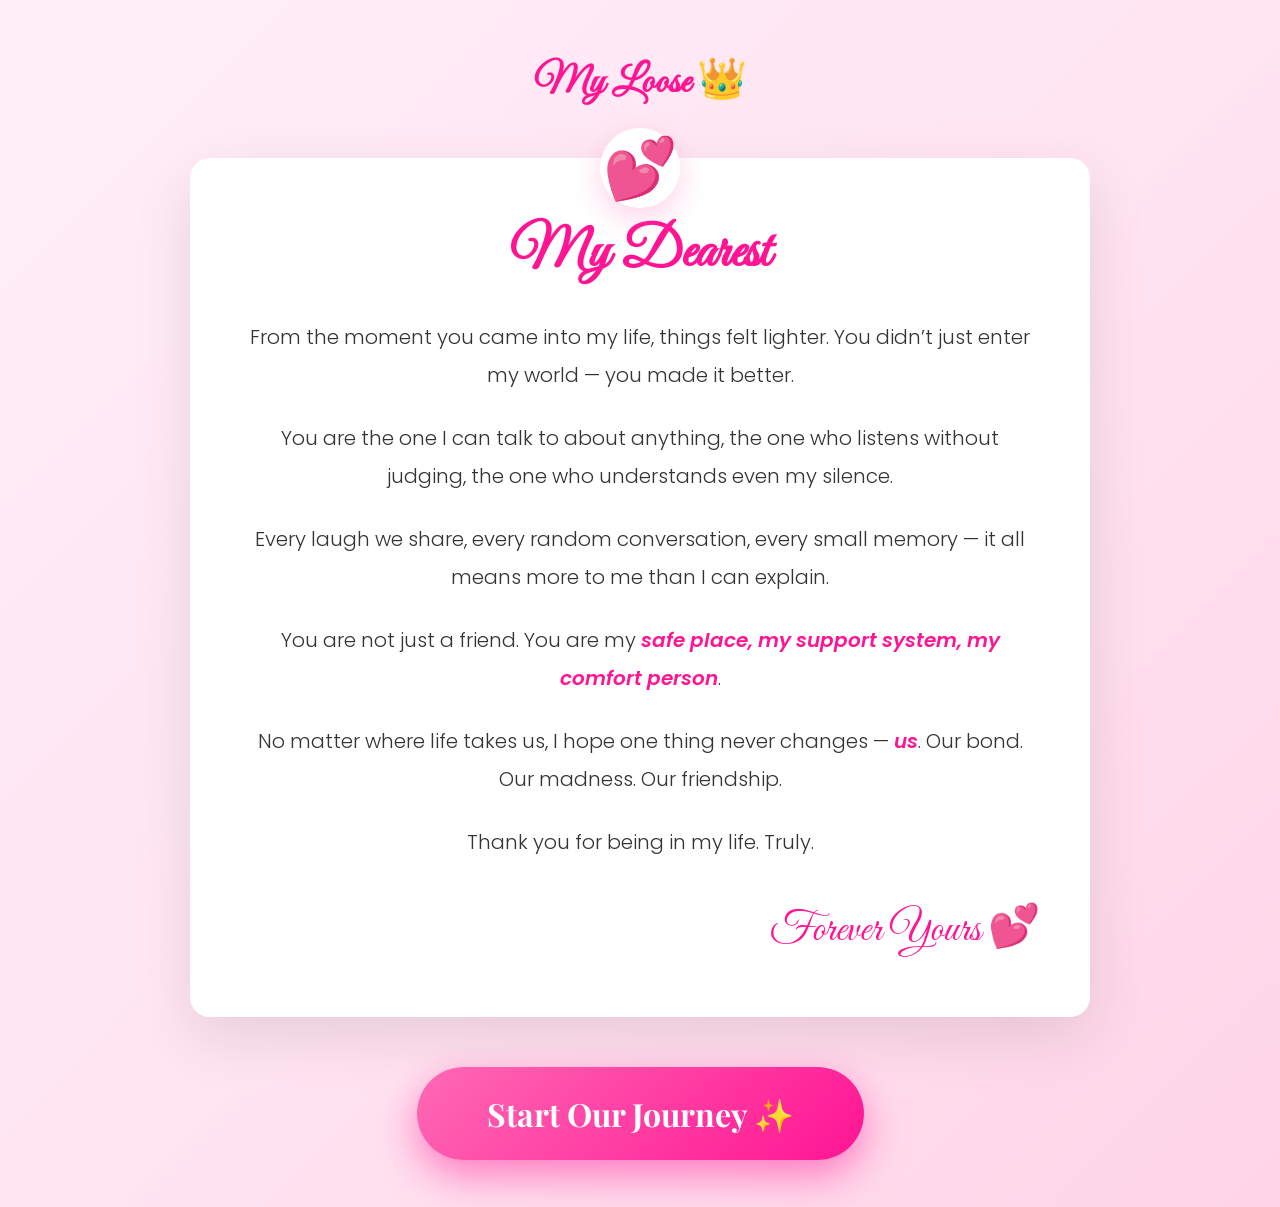
==== index.html @ 931bfa04 "first upload" ====
<!DOCTYPE html>
<html lang="en">
<head>
    <meta charset="UTF-8">
    <meta name="viewport" content="width=device-width, initial-scale=1.0">
    <title>For You ❤️</title>
    <link rel="preconnect" href="https://fonts.googleapis.com">
    <link rel="preconnect" href="https://fonts.gstatic.com" crossorigin>
    <link href="https://fonts.googleapis.com/css2?family=Great+Vibes&family=Playfair+Display:ital,wght@0,400;0,700;1,400&family=Poppins:wght@300;400;600&display=swap" rel="stylesheet">
    <style>
        * {
            margin: 0;
            padding: 0;
            box-sizing: border-box;
        }

        body {
            font-family: 'Poppins', sans-serif;
            background: linear-gradient(135deg, #ffeef8 0%, #ffe5f1 50%, #ffd4e8 100%);
            min-height: 100vh;
            padding: 40px 20px;
            overflow-x: hidden;
        }

        .container {
            max-width: 900px;
            margin: 0 auto;
            animation: fadeIn 1s ease-out;
        }

        @keyframes fadeIn {
            from { opacity: 0; }
            to { opacity: 1; }
        }

        /* Image Section */
        .image-section {
            text-align: center;
            margin-bottom: 50px;
            animation: slideDown 1s ease-out;
        }

        @keyframes slideDown {
            from {
                opacity: 0;
                transform: translateY(-50px);
            }
            to {
                opacity: 1;
                transform: translateY(0);
            }
        }

        .vertical-image {
            width: 100%;
            max-width: 400px;
            height: 550px;
            border-radius: 20px;
            object-fit: cover;
            box-shadow: 0 20px 60px rgba(255, 105, 180, 0.4);
            border: 5px solid white;
            animation: float 3s ease-in-out infinite;
        }

        @keyframes float {
            0%, 100% {
                transform: translateY(0px);
            }
            50% {
                transform: translateY(-15px);
            }
        }

        .image-placeholder {
            width: 100%;
            max-width: 400px;
            height: 550px;
            background: linear-gradient(135deg, #ff69b4 0%, #ff1493 100%);
            border-radius: 20px;
            display: flex;
            align-items: center;
            justify-content: center;
            flex-direction: column;
            box-shadow: 0 20px 60px rgba(255, 105, 180, 0.4);
            border: 5px solid white;
            margin: 0 auto;
            color: white;
            font-size: 80px;
            animation: float 3s ease-in-out infinite;
        }

        .placeholder-text {
            font-size: 20px;
            margin-top: 20px;
            font-weight: 300;
        }

        /* Love Letter Section */
        .letter-section {
            background: white;
            padding: 60px 50px;
            border-radius: 20px;
            box-shadow: 0 20px 60px rgba(0, 0, 0, 0.1);
            margin-bottom: 50px;
            position: relative;
            animation: slideUp 1s ease-out 0.3s backwards;
        }

        @keyframes slideUp {
            from {
                opacity: 0;
                transform: translateY(50px);
            }
            to {
                opacity: 1;
                transform: translateY(0);
            }
        }

        .letter-section::before {
            content: '💕';
            position: absolute;
            top: -30px;
            left: 50%;
            transform: translateX(-50%);
            font-size: 60px;
            background: white;
            width: 80px;
            height: 80px;
            border-radius: 50%;
            display: flex;
            align-items: center;
            justify-content: center;
            box-shadow: 0 10px 30px rgba(255, 105, 180, 0.3);
        }

        .letter-title {
            font-family: 'Great Vibes', cursive;
            font-size: 56px;
            color: #ff1493;
            text-align: center;
            margin-bottom: 30px;
        }

        .letter-content {
            font-size: 20px;
            line-height: 1.9;
            color: #333;
            text-align: center;
            font-weight: 300;
        }

        .letter-content p {
            margin-bottom: 25px;
        }

        .highlight {
            color: #ff1493;
            font-weight: 600;
            font-style: italic;
        }

        .signature {
            text-align: right;
            font-family: 'Great Vibes', cursive;
            font-size: 42px;
            color: #ff1493;
            margin-top: 40px;
        }

        /* Button Section */
        .button-section {
            text-align: center;
            animation: fadeIn 1s ease-out 0.6s backwards;
        }

        .journey-button {
            display: inline-block;
            padding: 25px 70px;
            font-family: 'Playfair Display', serif;
            font-size: 32px;
            font-weight: 700;
            color: white;
            background: linear-gradient(135deg, #ff69b4 0%, #ff1493 100%);
            border: none;
            border-radius: 60px;
            cursor: pointer;
            text-decoration: none;
            box-shadow: 0 15px 40px rgba(255, 20, 147, 0.5);
            transition: all 0.4s cubic-bezier(0.68, -0.55, 0.265, 1.55);
            position: relative;
            overflow: hidden;
        }

        .journey-button::before {
            content: '';
            position: absolute;
            top: 50%;
            left: 50%;
            width: 0;
            height: 0;
            border-radius: 50%;
            background: rgba(255, 255, 255, 0.3);
            transform: translate(-50%, -50%);
            transition: width 0.6s, height 0.6s;
        }

        .journey-button:hover::before {
            width: 400px;
            height: 400px;
        }

        .journey-button:hover {
            transform: scale(1.08) translateY(-8px);
            box-shadow: 0 20px 50px rgba(255, 20, 147, 0.7);
        }

        .journey-button:active {
            transform: scale(0.95);
        }

        .journey-button span {
            position: relative;
            z-index: 1;
        }

        /* Floating hearts */
        .hearts-bg {
            position: fixed;
            top: 0;
            left: 0;
            width: 100%;
            height: 100%;
            pointer-events: none;
            z-index: -1;
        }

        .floating-heart {
            position: absolute;
            font-size: 30px;
            opacity: 0;
            animation: floatHeart 12s infinite ease-in-out;
        }

        @keyframes floatHeart {
            0% {
                transform: translateY(100vh) rotate(0deg);
                opacity: 0;
            }
            10% {
                opacity: 0.6;
            }
            90% {
                opacity: 0.6;
            }
            100% {
                transform: translateY(-100px) rotate(360deg);
                opacity: 0;
            }
        }

        .floating-heart:nth-child(1) { left: 10%; animation-delay: 0s; }
        .floating-heart:nth-child(2) { left: 20%; animation-delay: 2s; }
        .floating-heart:nth-child(3) { left: 30%; animation-delay: 4s; }
        .floating-heart:nth-child(4) { left: 40%; animation-delay: 1s; }
        .floating-heart:nth-child(5) { left: 50%; animation-delay: 3s; }
        .floating-heart:nth-child(6) { left: 60%; animation-delay: 5s; }
        .floating-heart:nth-child(7) { left: 70%; animation-delay: 2.5s; }
        .floating-heart:nth-child(8) { left: 80%; animation-delay: 4.5s; }
        .floating-heart:nth-child(9) { left: 90%; animation-delay: 1.5s; }

        /* Responsive */
        @media (max-width: 768px) {
            .vertical-image,
            .image-placeholder {
                max-width: 300px;
                height: 400px;
            }

            .letter-section {
                padding: 40px 30px;
            }

            .letter-title {
                font-size: 42px;
            }

            .letter-content {
                font-size: 18px;
            }

            .signature {
                font-size: 32px;
            }

            .journey-button {
                padding: 20px 50px;
                font-size: 26px;
            }
        }
    </style>
</head>
<body>
    <!-- Floating hearts background -->
    <div class="hearts-bg">
        <div class="floating-heart">❤️</div>
        <div class="floating-heart">💕</div>
        <div class="floating-heart">💖</div>
        <div class="floating-heart">💗</div>
        <div class="floating-heart">💝</div>
        <div class="floating-heart">❤️</div>
        <div class="floating-heart">💕</div>
        <div class="floating-heart">💖</div>
        <div class="floating-heart">💗</div>
    </div>

    <div class="container">
        <!-- Image Section -->
        <div class="image-section">
          <div class="image-section">
    
    <h2 style="margin-top:15px; color:#ff1493; font-family:'Great Vibes', cursive; font-size:40px;">
        My Loose 👑
    </h2>
</div>
            <!-- To add your image, replace the div above with:
            <img src="hema-photo.jpg" alt="Hema" class="vertical-image">
            -->
        </div>

        <!-- Love Letter Section -->
        <div class="letter-section">
            <h1 class="letter-title">My Dearest </h1>
            
            <div class="letter-content">
                <p>From the moment you came into my life, things felt lighter. You didn’t just enter my world — you made it better.</p>
                
                <p>You are the one I can talk to about anything, the one who listens without judging, the one who understands even my silence.</p>
                
                <p>Every laugh we share, every random conversation, every small memory — it all means more to me than I can explain.</p>
                
                <p>You are not just a friend. You are my <span class="highlight">safe place, my support system, my comfort person</span>.</p>
                
                <p>No matter where life takes us, I hope one thing never changes — <span class="highlight">us</span>. Our bond. Our madness. Our friendship.</p>
                
                <p>Thank you for being in my life. Truly.</p>
            </div>


            <div class="signature">Forever Yours 💕</div>
        </div>

        <!-- Button Section -->
        <div class="button-section">
            <a href="./second.html" class="journey-button">
                <span>Start Our Journey ✨</span>
            </a>
        </div>
    </div>
</body>
</html>
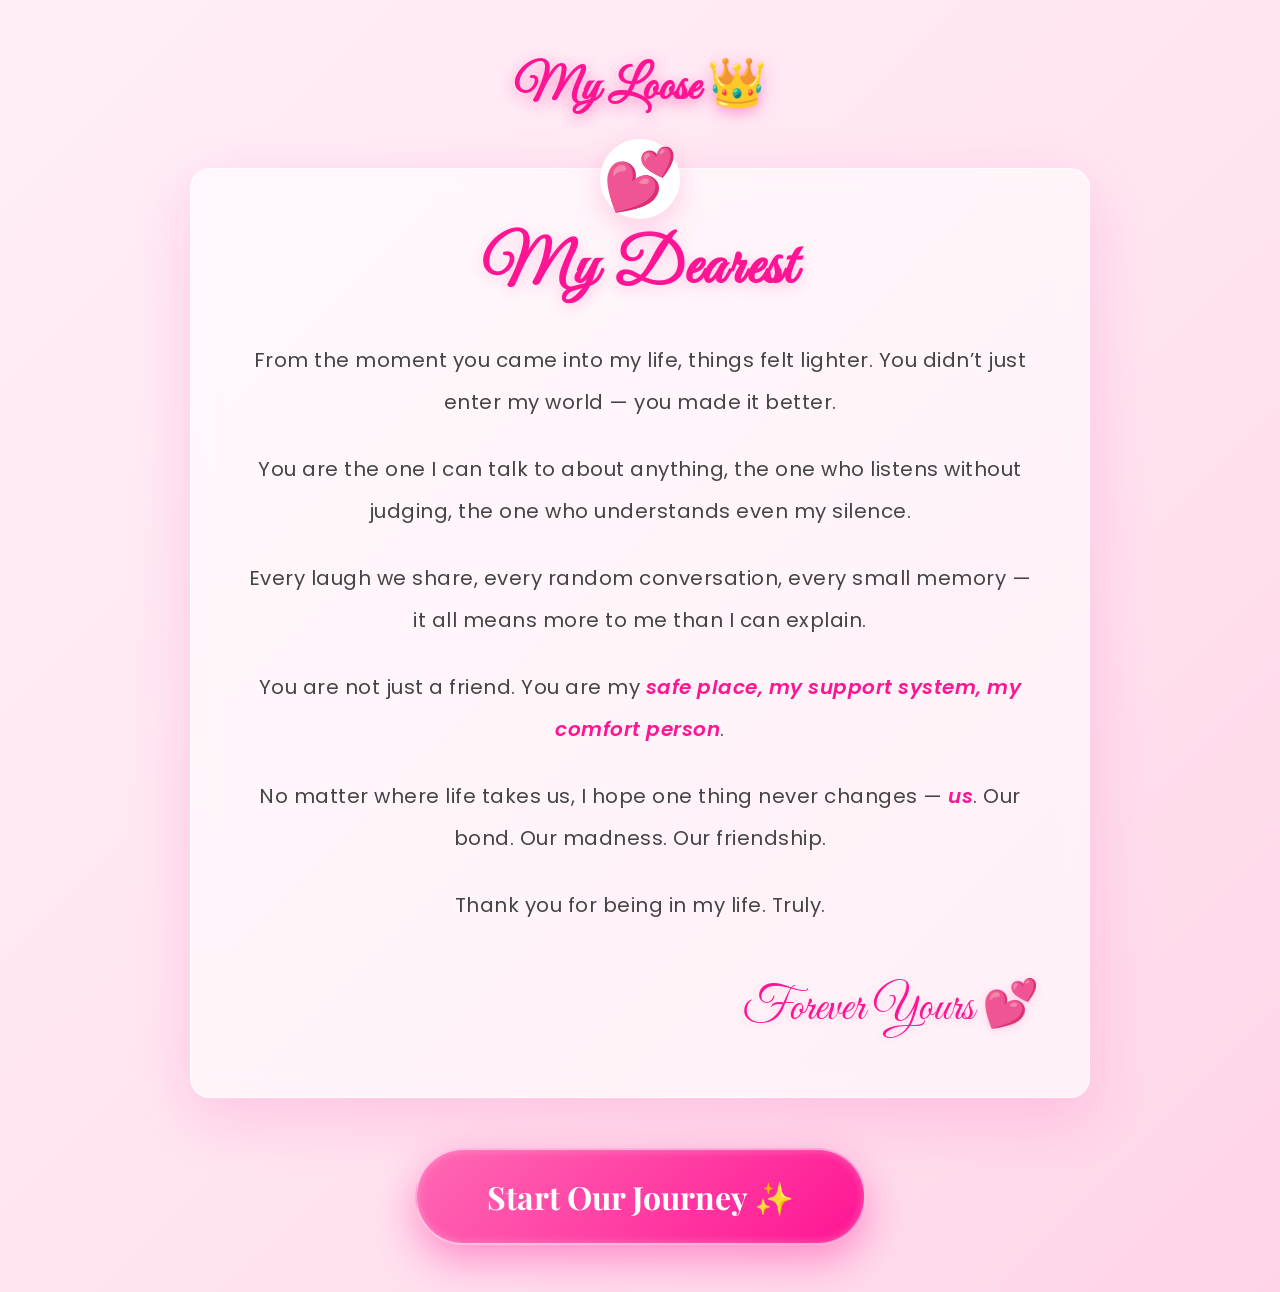
==== commit 4fabd89e: "update UI/UX" ====
--- a/index.html
+++ b/index.html
@@ -7,329 +7,33 @@
     <link rel="preconnect" href="https://fonts.googleapis.com">
     <link rel="preconnect" href="https://fonts.gstatic.com" crossorigin>
     <link href="https://fonts.googleapis.com/css2?family=Great+Vibes&family=Playfair+Display:ital,wght@0,400;0,700;1,400&family=Poppins:wght@300;400;600&display=swap" rel="stylesheet">
-    <style>
-        * {
-            margin: 0;
-            padding: 0;
-            box-sizing: border-box;
-        }
-
-        body {
-            font-family: 'Poppins', sans-serif;
-            background: linear-gradient(135deg, #ffeef8 0%, #ffe5f1 50%, #ffd4e8 100%);
-            min-height: 100vh;
-            padding: 40px 20px;
-            overflow-x: hidden;
-        }
-
-        .container {
-            max-width: 900px;
-            margin: 0 auto;
-            animation: fadeIn 1s ease-out;
-        }
-
-        @keyframes fadeIn {
-            from { opacity: 0; }
-            to { opacity: 1; }
-        }
-
-        /* Image Section */
-        .image-section {
-            text-align: center;
-            margin-bottom: 50px;
-            animation: slideDown 1s ease-out;
-        }
-
-        @keyframes slideDown {
-            from {
-                opacity: 0;
-                transform: translateY(-50px);
-            }
-            to {
-                opacity: 1;
-                transform: translateY(0);
-            }
-        }
-
-        .vertical-image {
-            width: 100%;
-            max-width: 400px;
-            height: 550px;
-            border-radius: 20px;
-            object-fit: cover;
-            box-shadow: 0 20px 60px rgba(255, 105, 180, 0.4);
-            border: 5px solid white;
-            animation: float 3s ease-in-out infinite;
-        }
-
-        @keyframes float {
-            0%, 100% {
-                transform: translateY(0px);
-            }
-            50% {
-                transform: translateY(-15px);
-            }
-        }
-
-        .image-placeholder {
-            width: 100%;
-            max-width: 400px;
-            height: 550px;
-            background: linear-gradient(135deg, #ff69b4 0%, #ff1493 100%);
-            border-radius: 20px;
-            display: flex;
-            align-items: center;
-            justify-content: center;
-            flex-direction: column;
-            box-shadow: 0 20px 60px rgba(255, 105, 180, 0.4);
-            border: 5px solid white;
-            margin: 0 auto;
-            color: white;
-            font-size: 80px;
-            animation: float 3s ease-in-out infinite;
-        }
-
-        .placeholder-text {
-            font-size: 20px;
-            margin-top: 20px;
-            font-weight: 300;
-        }
-
-        /* Love Letter Section */
-        .letter-section {
-            background: white;
-            padding: 60px 50px;
-            border-radius: 20px;
-            box-shadow: 0 20px 60px rgba(0, 0, 0, 0.1);
-            margin-bottom: 50px;
-            position: relative;
-            animation: slideUp 1s ease-out 0.3s backwards;
-        }
-
-        @keyframes slideUp {
-            from {
-                opacity: 0;
-                transform: translateY(50px);
-            }
-            to {
-                opacity: 1;
-                transform: translateY(0);
-            }
-        }
-
-        .letter-section::before {
-            content: '💕';
-            position: absolute;
-            top: -30px;
-            left: 50%;
-            transform: translateX(-50%);
-            font-size: 60px;
-            background: white;
-            width: 80px;
-            height: 80px;
-            border-radius: 50%;
-            display: flex;
-            align-items: center;
-            justify-content: center;
-            box-shadow: 0 10px 30px rgba(255, 105, 180, 0.3);
-        }
-
-        .letter-title {
-            font-family: 'Great Vibes', cursive;
-            font-size: 56px;
-            color: #ff1493;
-            text-align: center;
-            margin-bottom: 30px;
-        }
-
-        .letter-content {
-            font-size: 20px;
-            line-height: 1.9;
-            color: #333;
-            text-align: center;
-            font-weight: 300;
-        }
-
-        .letter-content p {
-            margin-bottom: 25px;
-        }
-
-        .highlight {
-            color: #ff1493;
-            font-weight: 600;
-            font-style: italic;
-        }
-
-        .signature {
-            text-align: right;
-            font-family: 'Great Vibes', cursive;
-            font-size: 42px;
-            color: #ff1493;
-            margin-top: 40px;
-        }
-
-        /* Button Section */
-        .button-section {
-            text-align: center;
-            animation: fadeIn 1s ease-out 0.6s backwards;
-        }
-
-        .journey-button {
-            display: inline-block;
-            padding: 25px 70px;
-            font-family: 'Playfair Display', serif;
-            font-size: 32px;
-            font-weight: 700;
-            color: white;
-            background: linear-gradient(135deg, #ff69b4 0%, #ff1493 100%);
-            border: none;
-            border-radius: 60px;
-            cursor: pointer;
-            text-decoration: none;
-            box-shadow: 0 15px 40px rgba(255, 20, 147, 0.5);
-            transition: all 0.4s cubic-bezier(0.68, -0.55, 0.265, 1.55);
-            position: relative;
-            overflow: hidden;
-        }
-
-        .journey-button::before {
-            content: '';
-            position: absolute;
-            top: 50%;
-            left: 50%;
-            width: 0;
-            height: 0;
-            border-radius: 50%;
-            background: rgba(255, 255, 255, 0.3);
-            transform: translate(-50%, -50%);
-            transition: width 0.6s, height 0.6s;
-        }
-
-        .journey-button:hover::before {
-            width: 400px;
-            height: 400px;
-        }
-
-        .journey-button:hover {
-            transform: scale(1.08) translateY(-8px);
-            box-shadow: 0 20px 50px rgba(255, 20, 147, 0.7);
-        }
-
-        .journey-button:active {
-            transform: scale(0.95);
-        }
-
-        .journey-button span {
-            position: relative;
-            z-index: 1;
-        }
-
-        /* Floating hearts */
-        .hearts-bg {
-            position: fixed;
-            top: 0;
-            left: 0;
-            width: 100%;
-            height: 100%;
-            pointer-events: none;
-            z-index: -1;
-        }
-
-        .floating-heart {
-            position: absolute;
-            font-size: 30px;
-            opacity: 0;
-            animation: floatHeart 12s infinite ease-in-out;
-        }
-
-        @keyframes floatHeart {
-            0% {
-                transform: translateY(100vh) rotate(0deg);
-                opacity: 0;
-            }
-            10% {
-                opacity: 0.6;
-            }
-            90% {
-                opacity: 0.6;
-            }
-            100% {
-                transform: translateY(-100px) rotate(360deg);
-                opacity: 0;
-            }
-        }
-
-        .floating-heart:nth-child(1) { left: 10%; animation-delay: 0s; }
-        .floating-heart:nth-child(2) { left: 20%; animation-delay: 2s; }
-        .floating-heart:nth-child(3) { left: 30%; animation-delay: 4s; }
-        .floating-heart:nth-child(4) { left: 40%; animation-delay: 1s; }
-        .floating-heart:nth-child(5) { left: 50%; animation-delay: 3s; }
-        .floating-heart:nth-child(6) { left: 60%; animation-delay: 5s; }
-        .floating-heart:nth-child(7) { left: 70%; animation-delay: 2.5s; }
-        .floating-heart:nth-child(8) { left: 80%; animation-delay: 4.5s; }
-        .floating-heart:nth-child(9) { left: 90%; animation-delay: 1.5s; }
-
-        /* Responsive */
-        @media (max-width: 768px) {
-            .vertical-image,
-            .image-placeholder {
-                max-width: 300px;
-                height: 400px;
-            }
-
-            .letter-section {
-                padding: 40px 30px;
-            }
-
-            .letter-title {
-                font-size: 42px;
-            }
-
-            .letter-content {
-                font-size: 18px;
-            }
-
-            .signature {
-                font-size: 32px;
-            }
-
-            .journey-button {
-                padding: 20px 50px;
-                font-size: 26px;
-            }
-        }
-    </style>
+    <link rel="stylesheet" href="./css/style.css">
+    <script src="./js/main.js" defer></script>
 </head>
-<body>
-    <!-- Floating hearts background -->
-    <div class="hearts-bg">
-        <div class="floating-heart">❤️</div>
-        <div class="floating-heart">💕</div>
-        <div class="floating-heart">💖</div>
-        <div class="floating-heart">💗</div>
-        <div class="floating-heart">💝</div>
-        <div class="floating-heart">❤️</div>
-        <div class="floating-heart">💕</div>
-        <div class="floating-heart">💖</div>
-        <div class="floating-heart">💗</div>
+<body class="page-home">
+    <div id="global-loader">
+        <div class="loader-heart">💓</div>
     </div>
 
-    <div class="container">
+    <!-- Floating hearts background injected via JS main.js -->
+    <div class="hearts-bg"></div>
+
+    <main class="container fade-up">
         <!-- Image Section -->
-        <div class="image-section">
-          <div class="image-section">
+        <section class="image-section">
+          <div class="image-section" style="animation: float 4s ease-in-out infinite;">
     
-    <h2 style="margin-top:15px; color:#ff1493; font-family:'Great Vibes', cursive; font-size:40px;">
+    <h2 style="margin-top:15px; color:#ff1493; font-family:'Great Vibes', cursive; font-size:48px; text-shadow: 0 4px 15px rgba(255, 20, 147, 0.4);">
         My Loose 👑
     </h2>
 </div>
             <!-- To add your image, replace the div above with:
             <img src="hema-photo.jpg" alt="Hema" class="vertical-image">
             -->
-        </div>
+        </section>
 
         <!-- Love Letter Section -->
-        <div class="letter-section">
+        <section class="letter-section fade-up">
             <h1 class="letter-title">My Dearest </h1>
             
             <div class="letter-content">
@@ -348,14 +52,14 @@
 
 
             <div class="signature">Forever Yours 💕</div>
-        </div>
+        </section>
 
         <!-- Button Section -->
-        <div class="button-section">
+        <section class="button-section fade-up">
             <a href="./second.html" class="journey-button">
                 <span>Start Our Journey ✨</span>
             </a>
-        </div>
-    </div>
+        </section>
+    </main>
 </body>
 </html>
--- a/css/style.css
+++ b/css/style.css
@@ -0,0 +1,461 @@
+/* =========================================================================
+   GLOBAL VARIABLES & RESETS
+   ========================================================================= */
+:root {
+    --font-heading: 'Great Vibes', cursive;
+    --font-accent: 'Playfair Display', serif;
+    --font-body: 'Poppins', sans-serif;
+
+    --color-primary: #ff1493;
+    --color-primary-light: #ff69b4;
+    --color-text-dark: #333;
+    --color-text-medium: #444;
+    --color-text-light: #555;
+
+    --bg-gradient-pink: linear-gradient(135deg, #ffeef8 0%, #ffe5f1 50%, #ffd4e8 100%);
+    --bg-gradient-blue: linear-gradient(135deg, #dbeafe, #eff6ff);
+}
+
+* {
+    margin: 0;
+    padding: 0;
+    box-sizing: border-box;
+}
+
+body {
+    font-family: var(--font-body);
+    min-height: 100vh;
+    overflow-x: hidden;
+}
+
+body.page-home,
+body.page-timeline,
+body.page-memories {
+    background: var(--bg-gradient-pink);
+    padding: 40px 20px;
+}
+
+body.page-promise {
+    background: var(--bg-gradient-blue);
+    display: flex;
+    justify-content: center;
+    align-items: center;
+    flex-direction: column;
+    text-align: center;
+    padding: 20px;
+}
+
+/* =========================================================================
+   GLOBAL LOADER (For All Pages)
+   ========================================================================= */
+#global-loader {
+    position: fixed;
+    top: 0; left: 0; width: 100%; height: 100%;
+    background: #fff;
+    z-index: 9999;
+    display: flex;
+    align-items: center;
+    justify-content: center;
+    transition: opacity 0.5s ease;
+}
+.loader-heart {
+    font-size: 50px;
+    animation: heartBeat 1s infinite alternate;
+}
+@keyframes heartBeat {
+    0% { transform: scale(1); opacity: 0.8; }
+    100% { transform: scale(1.3); opacity: 1; text-shadow: 0 0 20px rgba(255,20,147,0.5); }
+}
+
+/* =========================================================================
+   SCROLL ANIMATIONS (Intersection Observer)
+   ========================================================================= */
+.fade-up {
+    opacity: 0;
+    transform: translateY(40px);
+    transition: opacity 0.8s ease-out, transform 0.8s ease-out;
+}
+.fade-up.visible {
+    opacity: 1;
+    transform: translateY(0);
+}
+
+/* =========================================================================
+   PAGE 1: INDEX.HTML
+   ========================================================================= */
+.container {
+    max-width: 900px;
+    margin: 0 auto;
+}
+.image-section {
+    text-align: center;
+    margin-bottom: 50px;
+}
+@keyframes float {
+    0%, 100% { transform: translateY(0px); }
+    50% { transform: translateY(-15px); }
+}
+.letter-section {
+    background: rgba(255, 255, 255, 0.6);
+    backdrop-filter: blur(12px);
+    -webkit-backdrop-filter: blur(12px);
+    border: 1px solid rgba(255, 255, 255, 0.8);
+    padding: 60px 50px;
+    border-radius: 20px;
+    box-shadow: 0 20px 60px rgba(255, 20, 147, 0.15);
+    margin-bottom: 50px;
+    position: relative;
+}
+.letter-section::before {
+    content: '💕';
+    position: absolute;
+    top: -30px;
+    left: 50%;
+    transform: translateX(-50%);
+    font-size: 60px;
+    background: white;
+    width: 80px; height: 80px;
+    border-radius: 50%;
+    display: flex; align-items: center; justify-content: center;
+    box-shadow: 0 10px 30px rgba(255, 105, 180, 0.3);
+}
+.letter-title {
+    font-family: var(--font-heading);
+    font-size: 64px;
+    color: var(--color-primary);
+    text-align: center;
+    margin-bottom: 30px;
+    text-shadow: 0 4px 15px rgba(255, 20, 147, 0.2);
+    letter-spacing: 2px;
+}
+.letter-content {
+    font-size: 20px;
+    line-height: 2.1;
+    color: var(--color-text-medium);
+    text-align: center;
+    font-weight: 400;
+    letter-spacing: 0.5px;
+}
+.letter-content p { margin-bottom: 25px; }
+.highlight { color: var(--color-primary); font-weight: 600; font-style: italic; }
+.signature {
+    text-align: right;
+    font-family: var(--font-heading);
+    font-size: 46px;
+    color: var(--color-primary);
+    margin-top: 50px;
+    text-shadow: 0 2px 10px rgba(255, 20, 147, 0.15);
+}
+
+.button-section { text-align: center; }
+.journey-button {
+    display: inline-block;
+    padding: 25px 70px;
+    font-family: var(--font-accent);
+    font-size: 32px;
+    font-weight: 700;
+    color: #fff;
+    background: linear-gradient(135deg, var(--color-primary-light) 0%, var(--color-primary) 100%);
+    border: 2px solid rgba(255, 255, 255, 0.6);
+    border-radius: 60px;
+    cursor: pointer;
+    text-decoration: none;
+    box-shadow: 0 15px 40px rgba(255, 20, 147, 0.4), inset 0 0 10px rgba(255,255,255,0.3);
+    transition: all 0.4s cubic-bezier(0.68, -0.55, 0.265, 1.55);
+    position: relative;
+    overflow: hidden;
+}
+.journey-button:hover {
+    transform: scale(1.08) translateY(-8px);
+    box-shadow: 0 25px 55px rgba(255, 20, 147, 0.6), inset 0 0 15px rgba(255,255,255,0.5);
+}
+
+.hearts-bg {
+    position: fixed;
+    top: 0; left: 0; width: 100%; height: 100%;
+    pointer-events: none;
+    z-index: -1;
+}
+.floating-heart {
+    position: absolute;
+    font-size: 30px;
+    opacity: 0;
+    animation: floatHeart 12s infinite ease-in-out;
+}
+@keyframes floatHeart {
+    0% { transform: translateY(100vh) rotate(0deg); opacity: 0; }
+    10% { opacity: 0.6; }
+    90% { opacity: 0.6; }
+    100% { transform: translateY(-100px) rotate(360deg); opacity: 0; }
+}
+
+/* =========================================================================
+   PAGE 2: SECOND.HTML (TIMELINE)
+   ========================================================================= */
+.header { text-align: center; margin-bottom: 80px; }
+.main-title {
+    font-family: var(--font-heading);
+    font-size: 72px;
+    color: var(--color-primary);
+    margin-bottom: 15px;
+    text-shadow: 0 4px 15px rgba(255, 20, 147, 0.2);
+}
+.subtitle { font-size: 24px; color: #666; font-weight: 300; }
+
+.timeline {
+    max-width: 1000px;
+    margin: 0 auto;
+    position: relative;
+    padding: 0 20px;
+}
+.timeline::before {
+    content: '';
+    position: absolute;
+    left: 50%;
+    top: 0; bottom: 0; width: 4px;
+    background: linear-gradient(180deg, var(--color-primary-light) 0%, var(--color-primary) 100%);
+    transform: translateX(-50%);
+    box-shadow: 0 0 15px rgba(255, 20, 147, 0.5);
+    border-radius: 2px;
+}
+.month-card {
+    position: relative;
+    margin-bottom: 80px;
+}
+.month-card:nth-child(odd) { padding-right: 50%; padding-left: 0; }
+.month-card:nth-child(even) { padding-left: 50%; padding-right: 0; }
+
+.month-content {
+    background: rgba(255, 255, 255, 0.7);
+    backdrop-filter: blur(10px);
+    -webkit-backdrop-filter: blur(10px);
+    border: 1px solid rgba(255, 255, 255, 0.8);
+    padding: 40px;
+    border-radius: 20px;
+    box-shadow: 0 10px 40px rgba(255, 20, 147, 0.15);
+    position: relative;
+    transition: transform 0.4s cubic-bezier(0.175, 0.885, 0.32, 1.275), box-shadow 0.4s ease, background 0.4s ease;
+}
+.month-content:hover {
+    transform: translateY(-12px);
+    box-shadow: 0 25px 60px rgba(255, 20, 147, 0.3);
+    background: rgba(255, 255, 255, 0.85);
+}
+.month-card:nth-child(odd) .month-content { margin-right: 50px; }
+.month-card:nth-child(even) .month-content { margin-left: 50px; }
+
+.month-number {
+    position: absolute;
+    top: 50%; transform: translateY(-50%);
+    width: 70px; height: 70px;
+    background: linear-gradient(135deg, var(--color-primary-light) 0%, var(--color-primary) 100%);
+    border-radius: 50%;
+    display: flex; align-items: center; justify-content: center;
+    font-size: 28px; font-weight: 700; color: white;
+    box-shadow: 0 5px 25px rgba(255, 20, 147, 0.6), inset 0 0 10px rgba(255, 255, 255, 0.4);
+    border: 4px solid #ffeef8;
+    z-index: 2;
+}
+.month-card:nth-child(odd) .month-number { right: -85px; }
+.month-card:nth-child(even) .month-number { left: -85px; }
+
+.month-title {
+    font-family: var(--font-accent);
+    font-size: 32px; color: var(--color-primary);
+    margin-bottom: 15px; font-weight: 700;
+}
+.month-description { font-size: 18px; line-height: 1.8; color: var(--color-text-medium); font-weight: 400; letter-spacing: 0.3px; }
+.month-emoji { font-size: 40px; margin-bottom: 15px; display: block; }
+
+.memories-button {
+    display: inline-block;
+    padding: 25px 70px;
+    font-family: var(--font-accent);
+    font-size: 32px; font-weight: 700; color: white;
+    background: linear-gradient(135deg, var(--color-primary-light) 0%, var(--color-primary) 100%);
+    border: 2px solid rgba(255, 255, 255, 0.6);
+    border-radius: 60px; text-decoration: none;
+    box-shadow: 0 15px 40px rgba(255, 20, 147, 0.4), inset 0 0 10px rgba(255,255,255,0.3);
+    transition: all 0.4s cubic-bezier(0.68, -0.55, 0.265, 1.55);
+}
+.memories-button:hover {
+    transform: scale(1.08) translateY(-8px);
+    box-shadow: 0 25px 55px rgba(255, 20, 147, 0.6), inset 0 0 15px rgba(255,255,255,0.5);
+}
+
+/* =========================================================================
+   PAGE 3: MEMORIES.HTML
+   ========================================================================= */
+.photo-grid {
+    max-width: 1300px;
+    margin: 0 auto 60px;
+    display: grid;
+    grid-template-columns: repeat(auto-fit, minmax(240px, 1fr));
+    gap: 20px;
+}
+.media-item {
+    height: 280px;
+    border-radius: 20px;
+    overflow: hidden;
+    box-shadow: 0 10px 30px rgba(255, 20, 147, 0.15);
+    background: rgba(255, 255, 255, 0.6);
+    backdrop-filter: blur(10px);
+    -webkit-backdrop-filter: blur(10px);
+    border: 1px solid rgba(255, 255, 255, 0.8);
+    display: flex; align-items: center; justify-content: center;
+    transition: transform 0.4s cubic-bezier(0.175, 0.885, 0.32, 1.275), box-shadow 0.4s ease;
+}
+.media-item img, .media-item video {
+    max-width: 100%; max-height: 100%;
+    object-fit: contain;
+    border-radius: 10px; /* slight rounding inside bounds */
+}
+.media-item:hover {
+    transform: scale(1.05) translateY(-5px);
+    box-shadow: 0 20px 40px rgba(255, 20, 147, 0.3);
+    background: rgba(255, 255, 255, 0.9);
+}
+
+.proposal-section { max-width: 700px; margin: 80px auto; }
+.proposal-card {
+    background: rgba(255, 255, 255, 0.75);
+    backdrop-filter: blur(15px); -webkit-backdrop-filter: blur(15px);
+    padding: 60px 40px; border-radius: 25px;
+    text-align: center;
+    box-shadow: 0 25px 70px rgba(255, 20, 147, 0.25);
+    border: 3px solid rgba(255, 20, 147, 0.5);
+    position: relative;
+}
+.proposal-title {
+    font-family: var(--font-heading);
+    font-size: 54px; color: var(--color-primary);
+    margin-bottom: 20px; text-shadow: 0 4px 15px rgba(255, 20, 147, 0.2);
+}
+.proposal-text {
+    font-size: 22px; line-height: 1.8; color: var(--color-text-medium);
+    margin-bottom: 45px; letter-spacing: 0.5px;
+}
+.proposal-buttons { display: flex; justify-content: center; gap: 20px; flex-wrap: wrap; }
+.proposal-btn {
+    padding: 16px 45px; font-size: 22px;
+    border: 2px solid rgba(255, 255, 255, 0.4); border-radius: 50px;
+    cursor: pointer; font-weight: bold;
+    transition: all 0.4s cubic-bezier(0.175, 0.885, 0.32, 1.275);
+}
+.yes-btn {
+    background: linear-gradient(135deg, #00c853, #00e676); color: white;
+    box-shadow: 0 10px 30px rgba(0, 200, 83, 0.4);
+}
+.yes-btn:hover {
+    transform: scale(1.1) translateY(-5px);
+    box-shadow: 0 15px 40px rgba(0, 200, 83, 0.6);
+}
+.no-btn {
+    background: linear-gradient(135deg, #ff1744, #ff5252); color: white;
+    box-shadow: 0 10px 30px rgba(255, 23, 68, 0.4); z-index: 99;
+}
+.no-btn:hover { box-shadow: 0 15px 40px rgba(255, 23, 68, 0.6); }
+
+/* =========================================================================
+   PAGE 4: PROMISE.HTML
+   ========================================================================= */
+.card-blue {
+    background: rgba(255, 255, 255, 0.75);
+    backdrop-filter: blur(15px); -webkit-backdrop-filter: blur(15px);
+    border: 1px solid rgba(255, 255, 255, 0.8);
+    padding: 60px 45px; border-radius: 25px;
+    box-shadow: 0 25px 70px rgba(30, 58, 138, 0.15);
+    max-width: 750px;
+}
+.title-blue {
+    font-family: var(--font-heading);
+    font-size: 60px; color: #1e3a8a;
+    margin-bottom: 25px; text-shadow: 0 4px 15px rgba(30, 58, 138, 0.2);
+}
+.message-blue {
+    font-size: 22px; line-height: 1.9; color: #334155;
+    letter-spacing: 0.5px;
+}
+.back-btn {
+    margin-top: 40px; padding: 15px 35px;
+    border: 2px solid rgba(255, 255, 255, 0.3); border-radius: 30px;
+    font-size: 18px; font-weight: 600; cursor: pointer; color: white;
+    background: linear-gradient(135deg, #1e3a8a, #2563eb);
+    box-shadow: 0 10px 25px rgba(30, 58, 138, 0.3);
+    transition: all 0.4s cubic-bezier(0.175, 0.885, 0.32, 1.275);
+}
+.back-btn:hover {
+    transform: scale(1.08) translateY(-3px);
+    box-shadow: 0 15px 35px rgba(30, 58, 138, 0.5);
+}
+.blue-heart {
+    position: absolute; font-size: 20px;
+    animation: floatUpBlue 6s linear infinite; opacity: 0.7;
+    text-shadow: 0 0 10px rgba(30, 58, 138, 0.4);
+}
+@keyframes floatUpBlue {
+    0% { transform: translateY(0); opacity: 0.7; }
+    100% { transform: translateY(-110vh); opacity: 0; }
+}
+
+/* =========================================================================
+   MUSIC CONTROLS UI
+   ========================================================================= */
+.music-controls {
+    position: fixed;
+    bottom: 30px; right: 30px;
+    display: flex; gap: 15px;
+    background: rgba(255, 255, 255, 0.8);
+    backdrop-filter: blur(10px);
+    padding: 15px; border-radius: 40px;
+    box-shadow: 0 10px 30px rgba(0,0,0,0.1);
+    z-index: 1000;
+}
+.music-btn {
+    background: var(--bg-gradient-pink);
+    border: none; border-radius: 50%;
+    width: 50px; height: 50px;
+    font-size: 20px; cursor: pointer;
+    box-shadow: 0 5px 15px rgba(255,20,147,0.3);
+    transition: transform 0.2s ease;
+    display: flex; align-items: center; justify-content: center;
+}
+body.page-promise .music-btn {
+    background: var(--bg-gradient-blue);
+    box-shadow: 0 5px 15px rgba(30,58,138,0.3);
+}
+.music-btn:hover { transform: scale(1.1); }
+
+/* =========================================================================
+   MOBILE RESPONSIVENESS
+   ========================================================================= */
+@media (max-width: 768px) {
+    .main-title { font-size: 42px; }
+    .letter-title { font-size: 42px; }
+    .proposal-title { font-size: 40px; }
+    .title-blue { font-size: 40px; }
+    .month-title { font-size: 26px; }
+
+    .letter-content, .month-description, .proposal-text, .message-blue {
+        font-size: 18px;
+    }
+
+    .journey-button, .memories-button, .proposal-btn {
+        padding: 15px 40px; font-size: 22px;
+    }
+    
+    .timeline::before { left: 30px; }
+    .month-card:nth-child(odd), .month-card:nth-child(even) {
+        padding-left: 80px; padding-right: 0;
+    }
+    .month-card:nth-child(odd) .month-content, .month-card:nth-child(even) .month-content {
+        margin-left: 0; margin-right: 0; padding: 25px;
+    }
+    .month-card:nth-child(odd) .month-number, .month-card:nth-child(even) .month-number {
+        left: 0; right: auto; width: 60px; height: 60px; font-size: 22px;
+    }
+    
+    .proposal-card, .card-blue { padding: 40px 20px; }
+    .music-controls { bottom: 15px; right: 15px; padding: 10px; }
+    .music-btn { width: 40px; height: 40px; font-size: 16px; }
+}
